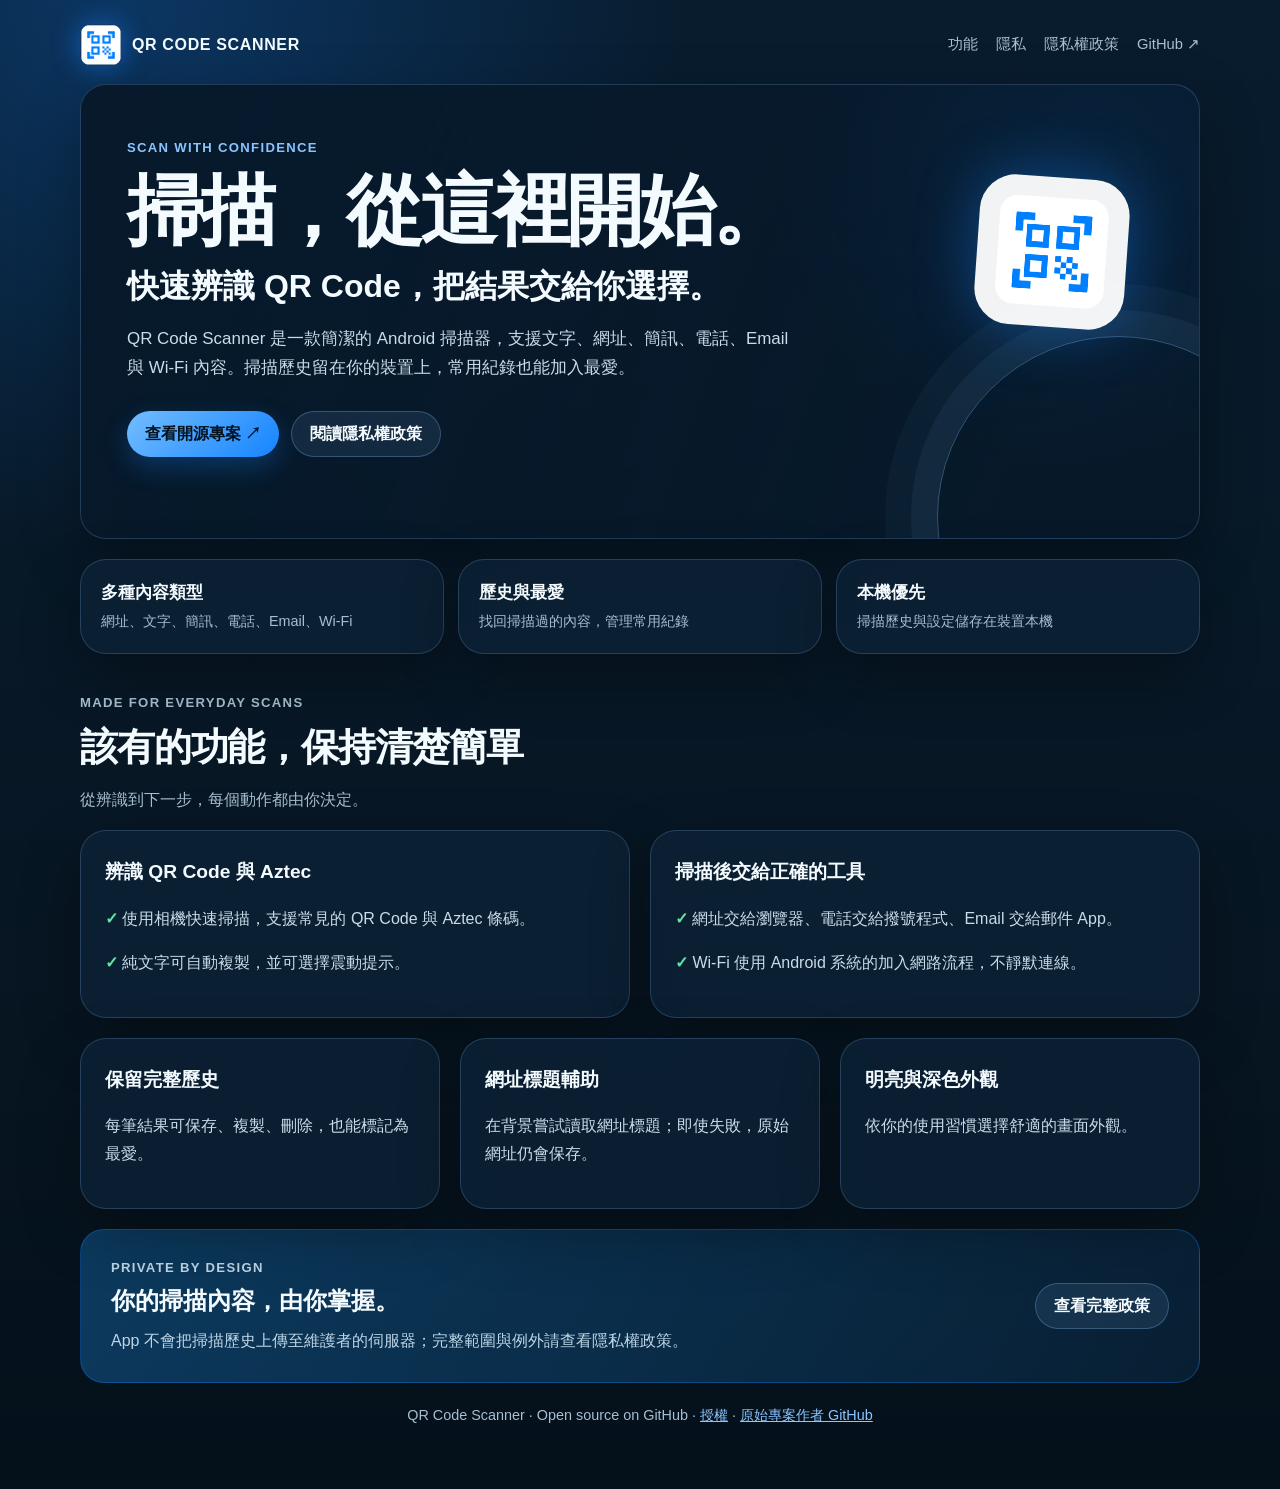
==== docs/index.html @ dcbb00f7 "建立網頁與隱私政策" ====
<!doctype html>
<html lang="zh-Hant">
<head>
  <meta charset="utf-8"><meta name="viewport" content="width=device-width, initial-scale=1">
  <title>QR Code Scanner｜簡單、快速的 Android QR Code 掃描器</title>
  <meta name="description" content="QR Code Scanner 支援 QR Code、Aztec、文字、網址、簡訊、電話、Email 與 Wi-Fi，並將掃描歷史保存在裝置本機。">
  <link rel="stylesheet" href="styles.css">
</head>
<body>
  <main class="wrap">
    <nav class="nav" aria-label="網站導覽"><a class="brand" href="./"><img src="assets/qr-code-scanner-icon.png" alt="QR Code Scanner 圖示"><span>QR CODE SCANNER</span></a><div class="links"><a href="#features">功能</a><a href="#privacy">隱私</a><a href="privacy-policy/">隱私權政策</a><a href="https://github.com/rsps1008/QRCodeFor1922" target="_blank" rel="noreferrer">GitHub ↗</a></div></nav>
    <section class="hero"><div class="icon-mark"><img src="assets/qr-code-scanner-icon.png" alt=""></div><div class="hero-copy"><p class="eyebrow">Scan with confidence</p><h1>掃描，從這裡開始。</h1><p class="tagline">快速辨識 QR Code，把結果交給你選擇。</p><p class="lead">QR Code Scanner 是一款簡潔的 Android 掃描器，支援文字、網址、簡訊、電話、Email 與 Wi-Fi 內容。掃描歷史留在你的裝置上，常用紀錄也能加入最愛。</p><div class="actions"><a class="button" href="https://github.com/rsps1008/QRCodeFor1922" target="_blank" rel="noreferrer">查看開源專案 ↗</a><a class="button alt" href="privacy-policy/">閱讀隱私權政策</a></div></div></section>
    <section class="summary" aria-label="產品特色摘要"><div class="card"><strong>多種內容類型</strong><span>網址、文字、簡訊、電話、Email、Wi-Fi</span></div><div class="card"><strong>歷史與最愛</strong><span>找回掃描過的內容，管理常用紀錄</span></div><div class="card"><strong>本機優先</strong><span>掃描歷史與設定儲存在裝置本機</span></div></section>
    <section id="features" class="section"><div class="section-heading"><p class="eyebrow">Made for everyday scans</p><h2>該有的功能，保持清楚簡單</h2><p>從辨識到下一步，每個動作都由你決定。</p></div><div class="grid"><article class="card wide"><h3>辨識 QR Code 與 Aztec</h3><p><span class="tick">✓</span> 使用相機快速掃描，支援常見的 QR Code 與 Aztec 條碼。</p><p><span class="tick">✓</span> 純文字可自動複製，並可選擇震動提示。</p></article><article class="card wide"><h3>掃描後交給正確的工具</h3><p><span class="tick">✓</span> 網址交給瀏覽器、電話交給撥號程式、Email 交給郵件 App。</p><p><span class="tick">✓</span> Wi-Fi 使用 Android 系統的加入網路流程，不靜默連線。</p></article><article class="card"><h3>保留完整歷史</h3><p>每筆結果可保存、複製、刪除，也能標記為最愛。</p></article><article class="card"><h3>網址標題輔助</h3><p>在背景嘗試讀取網址標題；即使失敗，原始網址仍會保存。</p></article><article class="card"><h3>明亮與深色外觀</h3><p>依你的使用習慣選擇舒適的畫面外觀。</p></article></div></section>
    <section id="privacy" class="cta"><div><p class="eyebrow">Private by design</p><h2>你的掃描內容，由你掌握。</h2><p>App 不會把掃描歷史上傳至維護者的伺服器；完整範圍與例外請查看隱私權政策。</p></div><a class="button alt" href="privacy-policy/">查看完整政策</a></section>
    <p class="footer">QR Code Scanner · Open source on GitHub · <a href="license/">授權</a> · <a href="https://github.com/asadman1523/QRCodeFor1922">原始專案作者 GitHub</a></p>
  </main>
</body>
</html>
---- docs/styles.css ----
:root {
  color-scheme: dark;
  --bg: #071521;
  --panel: rgba(13, 34, 54, .82);
  --panel-strong: #0c2943;
  --text: #f4fbff;
  --muted: #a7bfd1;
  --accent: #1684ff;
  --accent-soft: #8bc5ff;
  --green: #63e6a3;
  --line: rgba(139, 197, 255, .2);
}
* { box-sizing: border-box; }
html { scroll-behavior: smooth; }
body {
  margin: 0;
  color: var(--text);
  background: radial-gradient(circle at 10% 0%, rgba(22,132,255,.25), transparent 30%), linear-gradient(180deg, #081c2e, var(--bg) 72%, #04101a);
  font-family: "Segoe UI", "PingFang TC", "Microsoft JhengHei", sans-serif;
  line-height: 1.75;
}
a { color: var(--accent-soft); }
.wrap { width: min(1120px, calc(100% - 32px)); margin: auto; padding: 24px 0 60px; }
.nav { display: flex; align-items: center; justify-content: space-between; gap: 18px; margin-bottom: 18px; }
.brand { display: inline-flex; align-items: center; gap: 10px; color: var(--text); text-decoration: none; font-weight: 800; letter-spacing: .04em; }
.brand img { width: 42px; height: 42px; border-radius: 12px; box-shadow: 0 0 26px rgba(22,132,255,.55); }
.links { display: flex; gap: 18px; flex-wrap: wrap; font-size: .92rem; }
.links a { color: var(--muted); text-decoration: none; }
.links a:hover { color: var(--text); }
.hero, .card { border: 1px solid var(--line); border-radius: 26px; background: var(--panel); box-shadow: 0 22px 60px rgba(0,0,0,.3); backdrop-filter: blur(10px); }
.hero { position: relative; overflow: hidden; padding: 52px 46px; min-height: 455px; background: linear-gradient(110deg, rgba(7,25,42,.98), rgba(7,25,42,.7)), radial-gradient(circle at 88% 20%, rgba(22,132,255,.35), transparent 28%); }
.hero::after { content: ""; position: absolute; width: 360px; height: 360px; right: -100px; bottom: -160px; border: 1px solid rgba(139,197,255,.35); border-radius: 50%; box-shadow: 0 0 0 26px rgba(139,197,255,.06), 0 0 0 52px rgba(139,197,255,.04); }
.hero-copy { position: relative; z-index: 1; max-width: 680px; }
.eyebrow { margin: 0 0 10px; color: var(--accent-soft); font-size: .82rem; font-weight: 800; letter-spacing: .1em; text-transform: uppercase; }
h1 { margin: 0; font-size: clamp(2.45rem, 6vw, 4.9rem); line-height: 1.05; letter-spacing: -.05em; }
.tagline { margin: 14px 0 0; font-size: clamp(1.35rem, 3vw, 2rem); font-weight: 750; line-height: 1.35; }
.lead { margin: 16px 0 0; color: #c8ddea; font-size: 1.06rem; }
.actions { display: flex; flex-wrap: wrap; gap: 12px; margin-top: 28px; }
.button { display: inline-flex; min-height: 46px; align-items: center; justify-content: center; padding: 0 18px; border-radius: 999px; color: #031321; background: linear-gradient(135deg, #72bdff, #1684ff); box-shadow: 0 10px 26px rgba(22,132,255,.28); text-decoration: none; font-weight: 800; }
.button.alt { color: var(--text); background: rgba(139,197,255,.1); border: 1px solid rgba(139,197,255,.28); box-shadow: none; }
.icon-mark { position: absolute; z-index: 1; right: 72px; top: 92px; display: grid; place-items: center; width: 150px; height: 150px; border-radius: 36px; background: rgba(255,255,255,.95); box-shadow: 0 0 60px rgba(22,132,255,.4); transform: rotate(4deg); }
.icon-mark img { width: 116px; height: 116px; }
.summary { display: grid; grid-template-columns: repeat(3, 1fr); gap: 14px; margin-top: 20px; }
.summary .card { padding: 18px 20px; }
.summary strong { display: block; font-size: 1.05rem; }
.summary span { color: var(--muted); font-size: .9rem; }
.section { margin-top: 38px; }
.section-heading { margin-bottom: 16px; }
.section-heading h2 { margin: 0; font-size: clamp(1.7rem, 3vw, 2.35rem); letter-spacing: -.03em; }
.section-heading p { max-width: 680px; margin: 5px 0 0; color: var(--muted); }
.grid { display: grid; grid-template-columns: repeat(6, 1fr); gap: 20px; }
.grid .card { grid-column: span 2; padding: 24px; }
.grid .wide { grid-column: span 3; }
.card h3 { margin: 0 0 8px; font-size: 1.2rem; }
.card p, .card li { color: #c8ddea; }
.card ul { margin: 0; padding-left: 1.2rem; }
.tick { color: var(--green); font-weight: 900; }
.cta { display: flex; align-items: center; justify-content: space-between; gap: 20px; margin-top: 20px; padding: 27px 30px; border: 1px solid rgba(22,132,255,.35); border-radius: 24px; background: linear-gradient(115deg, rgba(15,75,122,.7), rgba(9,35,57,.8)); }
.cta h2 { margin: 0 0 5px; }
.cta p { margin: 0; color: #bdd5e6; }
.footer { margin: 20px 0 0; color: var(--muted); text-align: center; font-size: .9rem; }
.page { width: min(900px, calc(100% - 32px)); margin: auto; padding: 24px 0 60px; }
.article { padding: 32px; }
.article h1 { font-size: clamp(2rem, 5vw, 3.4rem); }
.article h2 { margin: 30px 0 9px; padding-left: 13px; border-left: 3px solid var(--accent); font-size: 1.25rem; }
.article .meta { color: var(--muted); }
.article li, .article p { color: #c8ddea; }
.notice { margin-top: 26px; padding: 15px 17px; border-left: 4px solid var(--accent); border-radius: 12px; background: rgba(22,132,255,.1); color: var(--muted); }
pre { overflow: auto; padding: 18px; border: 1px solid var(--line); border-radius: 14px; background: rgba(0,0,0,.18); white-space: pre-wrap; color: #d8edff; }
@media (max-width: 820px) { .icon-mark { right: 28px; top: 28px; width: 94px; height: 94px; border-radius: 24px; } .icon-mark img { width: 72px; height: 72px; } .hero { padding: 36px 24px; min-height: 535px; } .grid { grid-template-columns: 1fr; } .grid .card, .grid .wide { grid-column: span 1; } .summary { grid-template-columns: 1fr; } .cta, .nav { align-items: flex-start; flex-direction: column; } }
@media (max-width: 520px) { .wrap, .page { width: min(100% - 20px, 900px); padding-top: 14px; } .article { padding: 21px 17px; border-radius: 18px; } .links { gap: 12px; } }
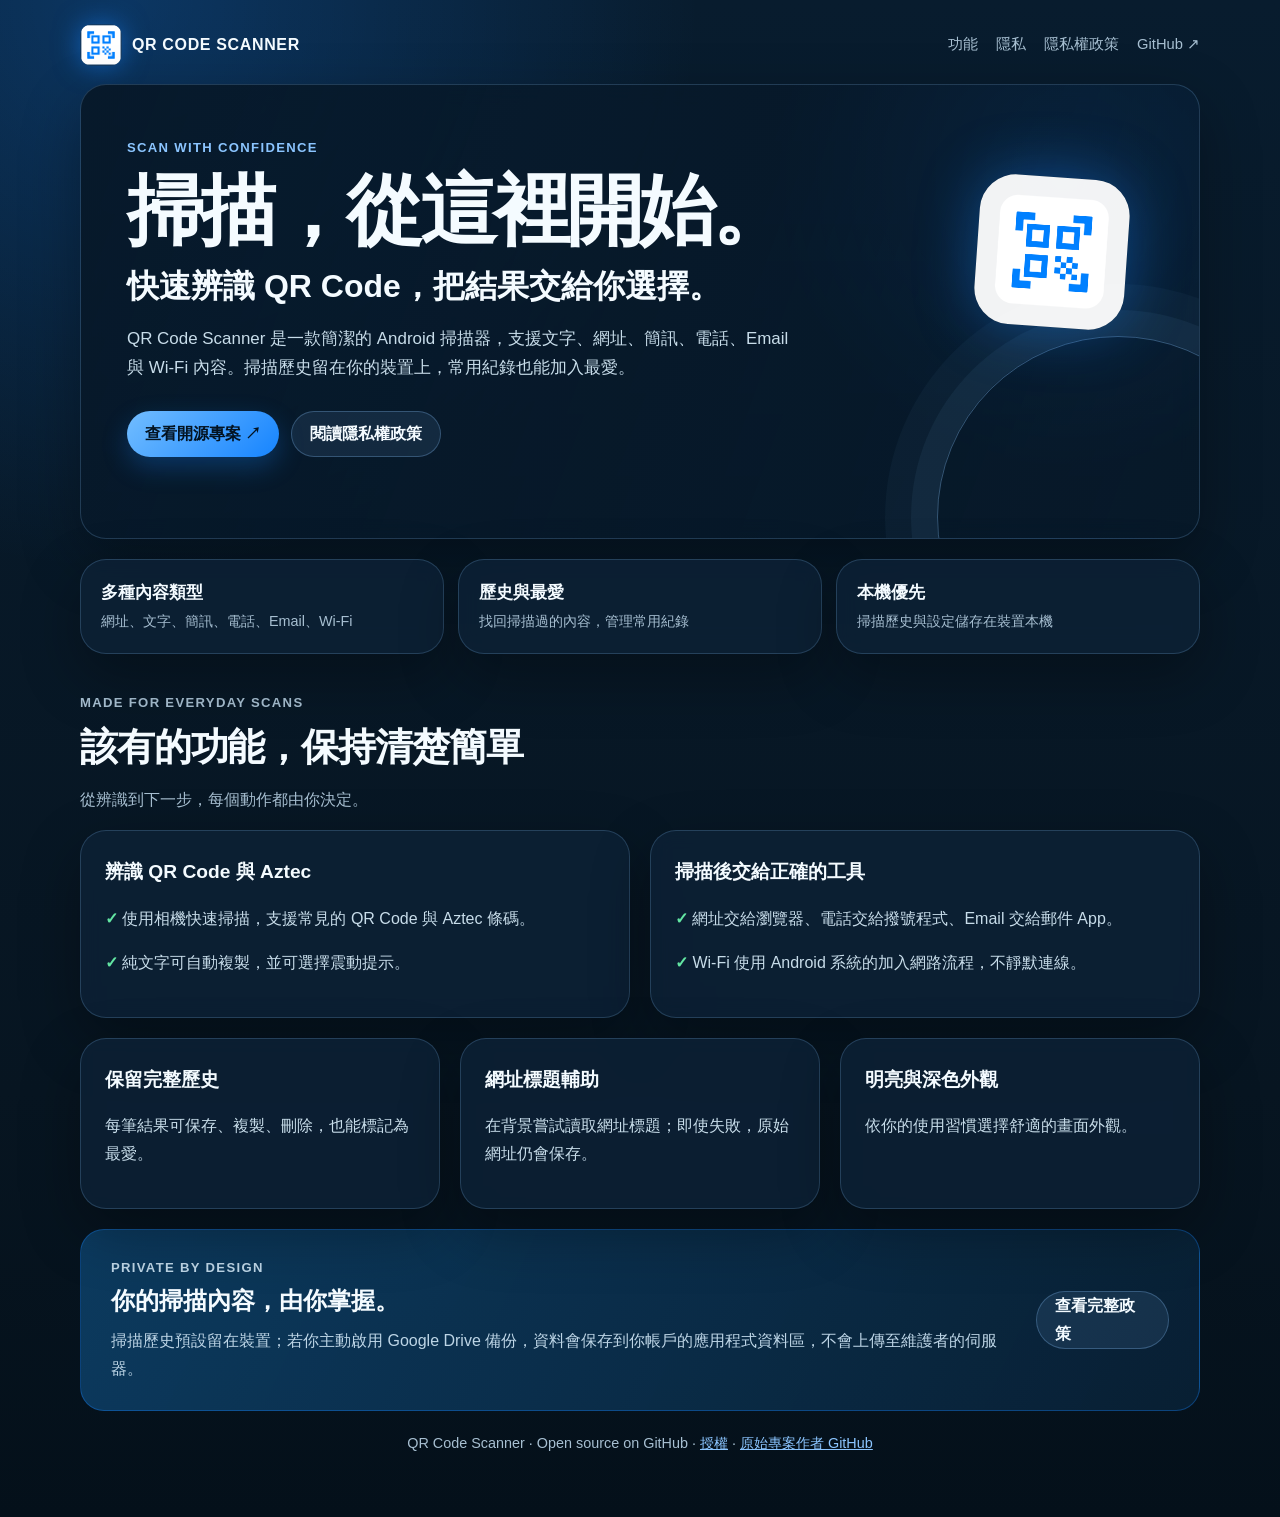
==== commit 30f12b01: "歷史紀錄備份功能" ====
--- a/docs/index.html
+++ b/docs/index.html
@@ -12,7 +12,7 @@
     <section class="hero"><div class="icon-mark"><img src="assets/qr-code-scanner-icon.png" alt=""></div><div class="hero-copy"><p class="eyebrow">Scan with confidence</p><h1>掃描，從這裡開始。</h1><p class="tagline">快速辨識 QR Code，把結果交給你選擇。</p><p class="lead">QR Code Scanner 是一款簡潔的 Android 掃描器，支援文字、網址、簡訊、電話、Email 與 Wi-Fi 內容。掃描歷史留在你的裝置上，常用紀錄也能加入最愛。</p><div class="actions"><a class="button" href="https://github.com/rsps1008/QRCodeFor1922" target="_blank" rel="noreferrer">查看開源專案 ↗</a><a class="button alt" href="privacy-policy/">閱讀隱私權政策</a></div></div></section>
     <section class="summary" aria-label="產品特色摘要"><div class="card"><strong>多種內容類型</strong><span>網址、文字、簡訊、電話、Email、Wi-Fi</span></div><div class="card"><strong>歷史與最愛</strong><span>找回掃描過的內容，管理常用紀錄</span></div><div class="card"><strong>本機優先</strong><span>掃描歷史與設定儲存在裝置本機</span></div></section>
     <section id="features" class="section"><div class="section-heading"><p class="eyebrow">Made for everyday scans</p><h2>該有的功能，保持清楚簡單</h2><p>從辨識到下一步，每個動作都由你決定。</p></div><div class="grid"><article class="card wide"><h3>辨識 QR Code 與 Aztec</h3><p><span class="tick">✓</span> 使用相機快速掃描，支援常見的 QR Code 與 Aztec 條碼。</p><p><span class="tick">✓</span> 純文字可自動複製，並可選擇震動提示。</p></article><article class="card wide"><h3>掃描後交給正確的工具</h3><p><span class="tick">✓</span> 網址交給瀏覽器、電話交給撥號程式、Email 交給郵件 App。</p><p><span class="tick">✓</span> Wi-Fi 使用 Android 系統的加入網路流程，不靜默連線。</p></article><article class="card"><h3>保留完整歷史</h3><p>每筆結果可保存、複製、刪除，也能標記為最愛。</p></article><article class="card"><h3>網址標題輔助</h3><p>在背景嘗試讀取網址標題；即使失敗，原始網址仍會保存。</p></article><article class="card"><h3>明亮與深色外觀</h3><p>依你的使用習慣選擇舒適的畫面外觀。</p></article></div></section>
-    <section id="privacy" class="cta"><div><p class="eyebrow">Private by design</p><h2>你的掃描內容，由你掌握。</h2><p>App 不會把掃描歷史上傳至維護者的伺服器；完整範圍與例外請查看隱私權政策。</p></div><a class="button alt" href="privacy-policy/">查看完整政策</a></section>
+    <section id="privacy" class="cta"><div><p class="eyebrow">Private by design</p><h2>你的掃描內容，由你掌握。</h2><p>掃描歷史預設留在裝置；若你主動啟用 Google Drive 備份，資料會保存到你帳戶的應用程式資料區，不會上傳至維護者的伺服器。</p></div><a class="button alt" href="privacy-policy/">查看完整政策</a></section>
     <p class="footer">QR Code Scanner · Open source on GitHub · <a href="license/">授權</a> · <a href="https://github.com/asadman1523/QRCodeFor1922">原始專案作者 GitHub</a></p>
   </main>
 </body>
